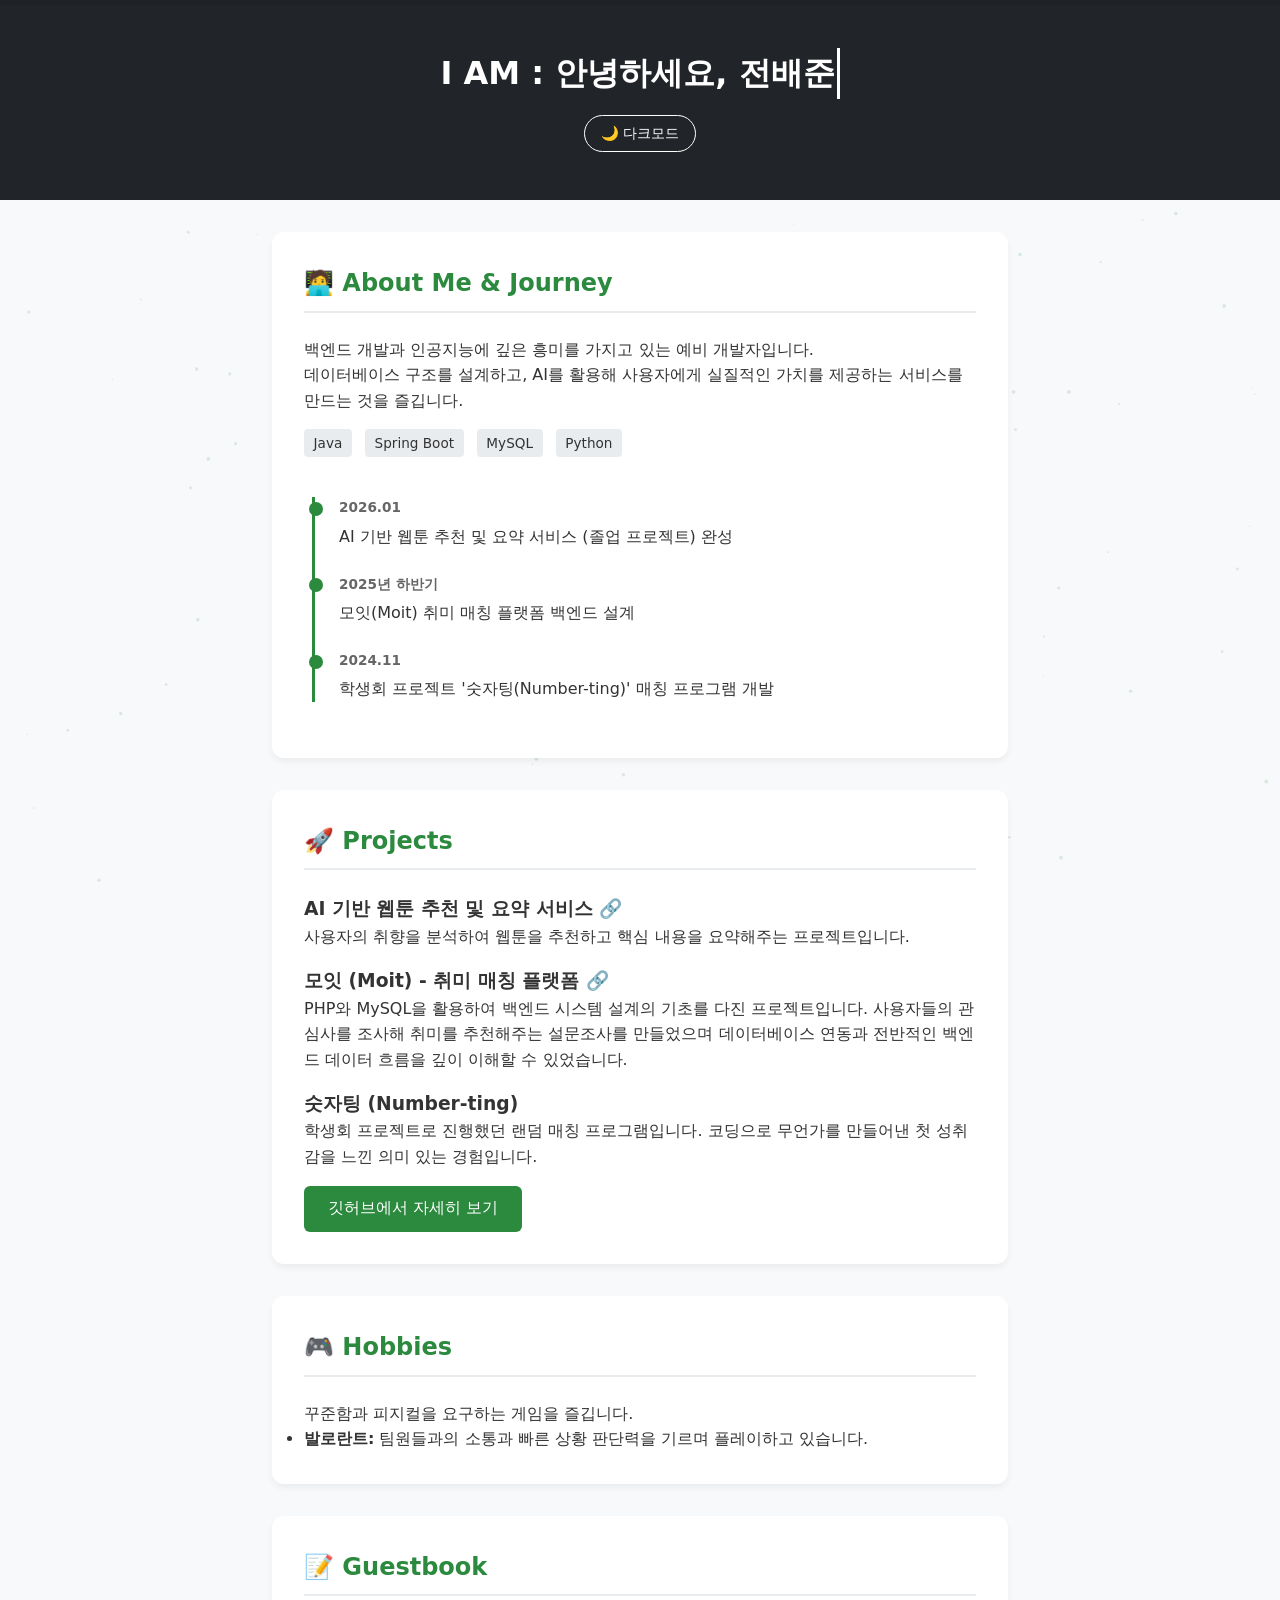
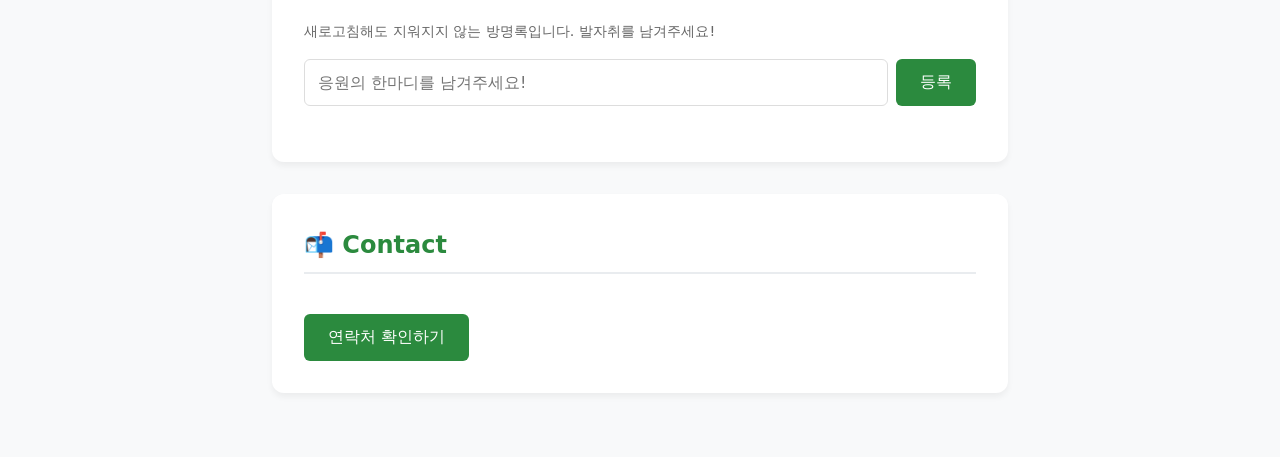
==== index.html @ ee863286 "다크모드 버그 수정" ====
<!DOCTYPE html>
<html lang="ko">
<head>
    <meta charset="UTF-8">
    <meta name="viewport" content="width=device-width, initial-scale=1.0">
    <title>I AM | 전배준 포트폴리오</title>
    <link rel="stylesheet" href="style.css">
</head>
<body>

    <!-- 배경 파티클 캔버스 추가 -->
    <canvas id="bg-canvas"></canvas>

    <!-- 스크롤 진행률 바 -->
    <div class="progress-container">
        <div class="progress-bar" id="myBar"></div>
    </div>

    <header>
        <!-- 애니메이션: 타이핑 효과 적용 -->
        <h1><span id="typing-text"></span><span class="cursor">&nbsp;</span></h1>
        <button id="themeToggle" class="theme-btn">🌙 다크모드</button>
    </header>

    <div class="container">
        <!-- 1. 자기소개 & 타임라인 섹션 -->
        <section id="about">
            <h2>🧑‍💻 About Me & Journey</h2>
            <p>백엔드 개발과 인공지능에 깊은 흥미를 가지고 있는 예비 개발자입니다.</p>
            <p>데이터베이스 구조를 설계하고, AI를 활용해 사용자에게 실질적인 가치를 제공하는 서비스를 만드는 것을 즐깁니다.</p>
            
            <div style="margin-top: 1rem; margin-bottom: 2rem;">
                <span class="tag">Java</span>
                <span class="tag">Spring Boot</span>
                <span class="tag">MySQL</span>
                <span class="tag">Python</span>
            </div>

            <div class="timeline">
                <div class="timeline-item">
                    <div class="timeline-date">2026.01</div>
                    <div>AI 기반 웹툰 추천 및 요약 서비스 (졸업 프로젝트) 완성</div>
                </div>
                <div class="timeline-item">
                    <div class="timeline-date">2025년 하반기</div>
                    <div>모잇(Moit) 취미 매칭 플랫폼 백엔드 설계</div>
                </div>
                <div class="timeline-item">
                    <div class="timeline-date">2024.11</div>
                    <div>학생회 프로젝트 '숫자팅(Number-ting)' 매칭 프로그램 개발</div>
                </div>
            </div>
        </section>

        <!-- 2. 프로젝트 섹션 -->
        <section id="projects">
            <h2>🚀 Projects</h2>
            
            <h3><a href="webtoon.html" class="title-link">AI 기반 웹툰 추천 및 요약 서비스 🔗</a></h3>
            <p>사용자의 취향을 분석하여 웹툰을 추천하고 핵심 내용을 요약해주는 프로젝트입니다.</p>
            
            <h3><a href="moit.html" class="title-link">모잇 (Moit) - 취미 매칭 플랫폼 🔗</a></h3>
            <p>PHP와 MySQL을 활용하여 백엔드 시스템 설계의 기초를 다진 프로젝트입니다. 사용자들의 관심사를 조사해 취미를 추천해주는 설문조사를 만들었으며 데이터베이스 연동과 전반적인 백엔드 데이터 흐름을 깊이 이해할 수 있었습니다.</p>
            
            <h3>숫자팅 (Number-ting)</h3>
            <p>학생회 프로젝트로 진행했던 랜덤 매칭 프로그램입니다. 코딩으로 무언가를 만들어낸 첫 성취감을 느낀 의미 있는 경험입니다.</p>
            
            <button class="btn" id="githubBtn">깃허브에서 자세히 보기</button>
        </section>

        <!-- 3. 취미 섹션 -->
        <section id="hobbies">
            <h2>🎮 Hobbies</h2>
            <p>꾸준함과 피지컬을 요구하는 게임을 즐깁니다.</p>
            <ul>
                <li><strong>발로란트:</strong> 팀원들과의 소통과 빠른 상황 판단력을 기르며 플레이하고 있습니다.</li>
            </ul>
        </section>

        <!-- 4. 방명록 -->
        <section id="guestbook">
            <h2>📝 Guestbook</h2>
            <p style="margin-bottom: 1rem; font-size: 0.9rem; color: #666;">새로고침해도 지워지지 않는 방명록입니다. 발자취를 남겨주세요!</p>
            
            <div class="guestbook-form">
                <input type="text" id="guestbookInput" class="guestbook-input" placeholder="응원의 한마디를 남겨주세요!">
                <button class="btn" id="guestbookBtn" style="margin-top: 0;">등록</button>
            </div>
            
            <ul class="guestbook-list" id="guestbookList"></ul>
        </section>

        <!-- 5. 연락처 섹션 -->
        <section id="contact">
            <h2>📬 Contact</h2>
            <button class="btn" id="contactBtn">연락처 확인하기</button>
        </section>
    </div>

    <!-- 스크립트 -->
    <script>
        // 1. 헤더 타이핑 애니메이션
        const typingText = "I AM : 안녕하세요, 전배준입니다.";
        const typingElement = document.getElementById('typing-text');
        let charIndex = 0;

        function typeWriter() {
            if (charIndex < typingText.length) {
                typingElement.textContent += typingText.charAt(charIndex);
                charIndex++;
                setTimeout(typeWriter, 100); 
            }
        }
        window.onload = typeWriter;

      // 2. 다크모드 / 라이트모드 전환 (localStorage 연동 적용)
        const themeToggle = document.getElementById('themeToggle');

        // 페이지가 열릴 때, 이전에 다크모드를 켰던 기록이 있는지 확인!
        if (localStorage.getItem('myTheme') === 'dark') {
            document.body.classList.add('dark-mode');
            themeToggle.textContent = '☀️ 라이트모드';
        }

        // 버튼을 누를 때마다 기록 갱신하기
        themeToggle.addEventListener('click', () => {
            document.body.classList.toggle('dark-mode');
            
            if (document.body.classList.contains('dark-mode')) {
                themeToggle.textContent = '☀️ 라이트모드';
                localStorage.setItem('myTheme', 'dark'); // 다크모드 상태 저장
            } else {
                themeToggle.textContent = '🌙 다크모드';
                localStorage.setItem('myTheme', 'light'); // 라이트모드 상태 저장
            }
        });

        // 3. 스크롤 진행률 바
        window.onscroll = function() {
            let winScroll = document.body.scrollTop || document.documentElement.scrollTop;
            let height = document.documentElement.scrollHeight - document.documentElement.clientHeight;
            let scrolled = (winScroll / height) * 100;
            document.getElementById("myBar").style.width = scrolled + "%";
        };

        // 4. 외부 링크 및 알림창
        document.getElementById('githubBtn').addEventListener('click', () => {
            window.open('https://github.com/jeonark123', '_blank');
        });
        document.getElementById('contactBtn').addEventListener('click', () => {
            alert('이메일: jeonark123@gmail.com\n연락주시면 감사하겠습니다!');
        });

        // 5. 로컬 스토리지를 활용한 방명록
        const guestbookInput = document.getElementById('guestbookInput');
        const guestbookBtn = document.getElementById('guestbookBtn');
        const guestbookList = document.getElementById('guestbookList');

        function loadGuestbook() {
            const messages = JSON.parse(localStorage.getItem('myGuestbook')) || [];
            guestbookList.innerHTML = messages.map(msg => `<li>💬 ${msg}</li>`).join('');
        }

        guestbookBtn.addEventListener('click', () => {
            const msg = guestbookInput.value.trim();
            if (msg) {
                const messages = JSON.parse(localStorage.getItem('myGuestbook')) || [];
                messages.push(msg); 
                localStorage.setItem('myGuestbook', JSON.stringify(messages)); 
                guestbookInput.value = ''; 
                loadGuestbook(); 
            } else {
                alert('메시지를 입력해주세요!');
            }
        });

        guestbookInput.addEventListener('keypress', function (e) {
            if (e.key === 'Enter') {
                guestbookBtn.click();
            }
        });
        loadGuestbook();

        // 6. 은은한 배경 파티클 애니메이션
        const canvas = document.getElementById('bg-canvas');
        const ctx = canvas.getContext('2d');
        let particlesArray = [];

        function setCanvasSize() {
            canvas.width = window.innerWidth;
            canvas.height = window.innerHeight;
        }
        setCanvasSize();
        window.addEventListener('resize', () => {
            setCanvasSize();
            initParticles(); 
        });

        class Particle {
            constructor() {
                this.x = Math.random() * canvas.width;
                this.y = Math.random() * canvas.height;
                this.size = Math.random() * 1.5 + 0.5; 
                this.speedX = Math.random() * 0.4 - 0.2; 
                this.speedY = Math.random() * 0.4 - 0.2;
            }
            update() {
                this.x += this.speedX;
                this.y += this.speedY;
                if (this.x < 0) this.x = canvas.width;
                if (this.x > canvas.width) this.x = 0;
                if (this.y < 0) this.y = canvas.height;
                if (this.y > canvas.height) this.y = 0;
            }
            draw() {
                const isDarkMode = document.body.classList.contains('dark-mode');
                ctx.fillStyle = isDarkMode ? 'rgba(255, 255, 255, 0.15)' : 'rgba(43, 138, 62, 0.15)';
                ctx.beginPath();
                ctx.arc(this.x, this.y, this.size, 0, Math.PI * 2);
                ctx.fill();
            }
        }

        function initParticles() {
            particlesArray = [];
            let numberOfParticles = (canvas.width * canvas.height) / 9000; 
            for (let i = 0; i < numberOfParticles; i++) {
                particlesArray.push(new Particle());
            }
        }

        function animateParticles() {
            ctx.clearRect(0, 0, canvas.width, canvas.height); 
            for (let i = 0; i < particlesArray.length; i++) {
                particlesArray[i].update();
                particlesArray[i].draw();
            }
            requestAnimationFrame(animateParticles); 
        }

        initParticles();
        animateParticles();
    </script>
</body>
</html>
---- style.css ----
/* 기본 스타일 초기화 */
* {
    margin: 0;
    padding: 0;
    box-sizing: border-box;
    font-family: 'Pretendard', -apple-system, BlinkMacSystemFont, system-ui, Roboto, sans-serif;
}

body {
    background-color: #f8f9fa;
    color: #333;
    line-height: 1.6;
    transition: background-color 0.3s, color 0.3s;
}

/* ----------------------------------
   배경 파티클(점) 캔버스 스타일
   ---------------------------------- */
#bg-canvas {
    position: fixed;
    top: 0;
    left: 0;
    width: 100%;
    height: 100%;
    z-index: -1;
    pointer-events: none;
}

/* 상단 스크롤 진행률 바 */
.progress-container {
    position: fixed;
    top: 0;
    z-index: 1000;
    width: 100%;
    height: 5px;
    background: rgba(0,0,0,0.1);
}
.progress-bar {
    height: 5px;
    background: #2b8a3e;
    width: 0%;
    transition: width 0.1s;
}

/* 헤더 스타일 */
header {
    background-color: #212529;
    color: white;
    padding: 3rem 0;
    text-align: center;
    display: flex; 
    flex-direction: column;
    align-items: center;
    gap: 1rem;
}

/* 타이핑 효과 커서 애니메이션 */
.cursor {
    display: inline-block;
    width: 3px;
    background-color: white;
    animation: blink 1s step-end infinite;
    margin-left: 2px;
}
@keyframes blink {
    50% { opacity: 0; }
}

/* 다크모드 전환 버튼 스타일 */
.theme-btn {
    background: transparent;
    color: white;
    border: 1px solid white;
    padding: 0.5rem 1rem;
    border-radius: 20px;
    cursor: pointer;
    font-size: 0.9rem;
    transition: 0.3s;
}
.theme-btn:hover {
    background: white;
    color: #212529;
}

/* 메인 컨테이너 */
.container {
    max-width: 800px;
    margin: 0 auto;
    padding: 2rem;
}

/* 섹션 공통 스타일 */
section {
    background: white;
    padding: 2rem;
    border-radius: 12px;
    margin-bottom: 2rem;
    box-shadow: 0 4px 6px rgba(0,0,0,0.05);
    transition: transform 0.3s ease, box-shadow 0.3s ease, background-color 0.3s, color 0.3s;
}
section:hover {
    transform: translateY(-5px);
    box-shadow: 0 10px 20px rgba(0,0,0,0.1);
}

h2 {
    border-bottom: 2px solid #e9ecef;
    padding-bottom: 0.5rem;
    margin-bottom: 1.5rem;
    color: #2b8a3e;
    transition: color 0.3s, border-color 0.3s;
}

h3 {
    margin-top: 1rem;
}

/* 프로젝트 제목 링크 스타일 */
.title-link {
    text-decoration: none;
    color: inherit;
    transition: color 0.2s;
}
.title-link:hover {
    color: #2b8a3e;
}

/* 타임라인 디자인 */
.timeline {
    border-left: 3px solid #2b8a3e;
    padding-left: 1.5rem;
    margin-left: 0.5rem;
    margin-top: 1.5rem;
}
.timeline-item {
    margin-bottom: 1.5rem;
    position: relative;
}
.timeline-item::before {
    content: '';
    position: absolute;
    left: -1.9rem;
    top: 0.3rem;
    width: 14px;
    height: 14px;
    background: #2b8a3e;
    border-radius: 50%;
}
.timeline-date {
    font-size: 0.85rem;
    color: #666;
    margin-bottom: 0.3rem;
    font-weight: bold;
}

/* 버튼 및 태그 기본 스타일 */
.btn {
    background-color: #2b8a3e;
    color: white;
    border: none;
    padding: 0.8rem 1.5rem;
    border-radius: 6px;
    cursor: pointer;
    font-size: 1rem;
    transition: background 0.2s;
    margin-top: 1rem;
}
.btn:hover {
    background-color: #1e6c2f;
}
.tag {
    display: inline-block;
    background: #e9ecef;
    padding: 0.2rem 0.6rem;
    border-radius: 4px;
    font-size: 0.85rem;
    margin-right: 0.5rem;
    margin-bottom: 0.5rem;
    transition: background-color 0.3s, color 0.3s;
}

/* 방명록 기능 스타일 */
.guestbook-form {
    display: flex;
    gap: 0.5rem;
    margin-bottom: 1.5rem;
}
.guestbook-input {
    flex: 1;
    padding: 0.8rem;
    border: 1px solid #ddd;
    border-radius: 6px;
    outline: none;
    font-size: 1rem;
}
.guestbook-list {
    list-style: none;
}
.guestbook-list li {
    background: #f1f3f5;
    padding: 1rem;
    border-radius: 6px;
    margin-bottom: 0.5rem;
    font-size: 0.95rem;
    transition: background-color 0.3s;
}

/* ----------------------------------
   갤러리 전용 스타일 (웹툰, 모잇 페이지)
   ---------------------------------- */
.gallery-container {
    max-width: 1000px;
    margin: 0 auto;
    padding: 2rem;
}
.header-action {
    margin-bottom: 2rem;
}
.gallery-header {
    text-align: center;
    margin-bottom: 3rem;
}
.gallery-header h2 {
    border: none;
    font-size: 2rem;
    margin-bottom: 0.5rem;
}
.gallery-grid {
    display: grid;
    grid-template-columns: repeat(auto-fit, minmax(400px, 1fr));
    gap: 2rem;
}
.gallery-card {
    background: white;
    border-radius: 12px;
    overflow: hidden;
    box-shadow: 0 4px 6px rgba(0,0,0,0.1);
    transition: transform 0.3s ease, box-shadow 0.3s ease;
}
.gallery-card:hover {
    transform: translateY(-5px);
    box-shadow: 0 10px 20px rgba(0,0,0,0.15);
}
.gallery-card img {
    width: 100%;
    height: auto;
    display: block;
    border-bottom: 1px solid #eee;
}
.gallery-caption {
    padding: 1.5rem;
}
.gallery-caption h3 {
    margin-top: 0;
    color: #2b8a3e;
    font-size: 1.2rem;
}
.gallery-caption p {
    font-size: 0.95rem;
    color: #555;
    margin-top: 0.5rem;
    line-height: 1.5;
}

/* ----------------------------------
   다크모드 스타일 클래스 통합
   ---------------------------------- */
body.dark-mode {
    background-color: #121212;
    color: #e0e0e0;
}
body.dark-mode section, 
body.dark-mode .gallery-card {
    background-color: #1e1e1e;
    box-shadow: 0 4px 6px rgba(255,255,255,0.02);
}
body.dark-mode section:hover, 
body.dark-mode .gallery-card:hover {
    box-shadow: 0 10px 20px rgba(255,255,255,0.08);
}
body.dark-mode h2 {
    border-bottom-color: #333;
    color: #4dabf7;
}
body.dark-mode .title-link:hover {
    color: #4dabf7;
}
body.dark-mode .timeline {
    border-color: #4dabf7;
}
body.dark-mode .timeline-item::before {
    background: #4dabf7;
}
body.dark-mode .timeline-date, 
body.dark-mode .gallery-caption p {
    color: #aaa;
}
body.dark-mode .tag {
    background-color: #333;
    color: #e0e0e0;
}
body.dark-mode .btn {
    background-color: #4dabf7;
}
body.dark-mode .btn:hover {
    background-color: #3b8cd9;
}
body.dark-mode .progress-bar {
    background: #4dabf7;
}
body.dark-mode .guestbook-input {
    background: #333;
    color: white;
    border-color: #555;
}
body.dark-mode .guestbook-list li {
    background: #2a2a2a;
}
body.dark-mode .gallery-card img {
    border-bottom: 1px solid #333;
}
body.dark-mode .gallery-caption h3 {
    color: #4dabf7;
}

/* ----------------------------------
   모바일 반응형 완벽 대응
   ---------------------------------- */
@media (max-width: 600px) {
    .container {
        padding: 1rem;
    }
    section {
        padding: 1.5rem;
    }
    header h1 {
        font-size: 1.5rem;
    }
    .guestbook-form {
        flex-direction: column;
    }
    /* 갤러리 모바일 대응 */
    .gallery-container {
        padding: 1rem; 
    }
    .gallery-header h2 {
        font-size: 1.5rem; 
    }
    .gallery-grid {
        grid-template-columns: 1fr;
        gap: 1.5rem; 
    }
    .gallery-caption {
        padding: 1.2rem;
    }
}
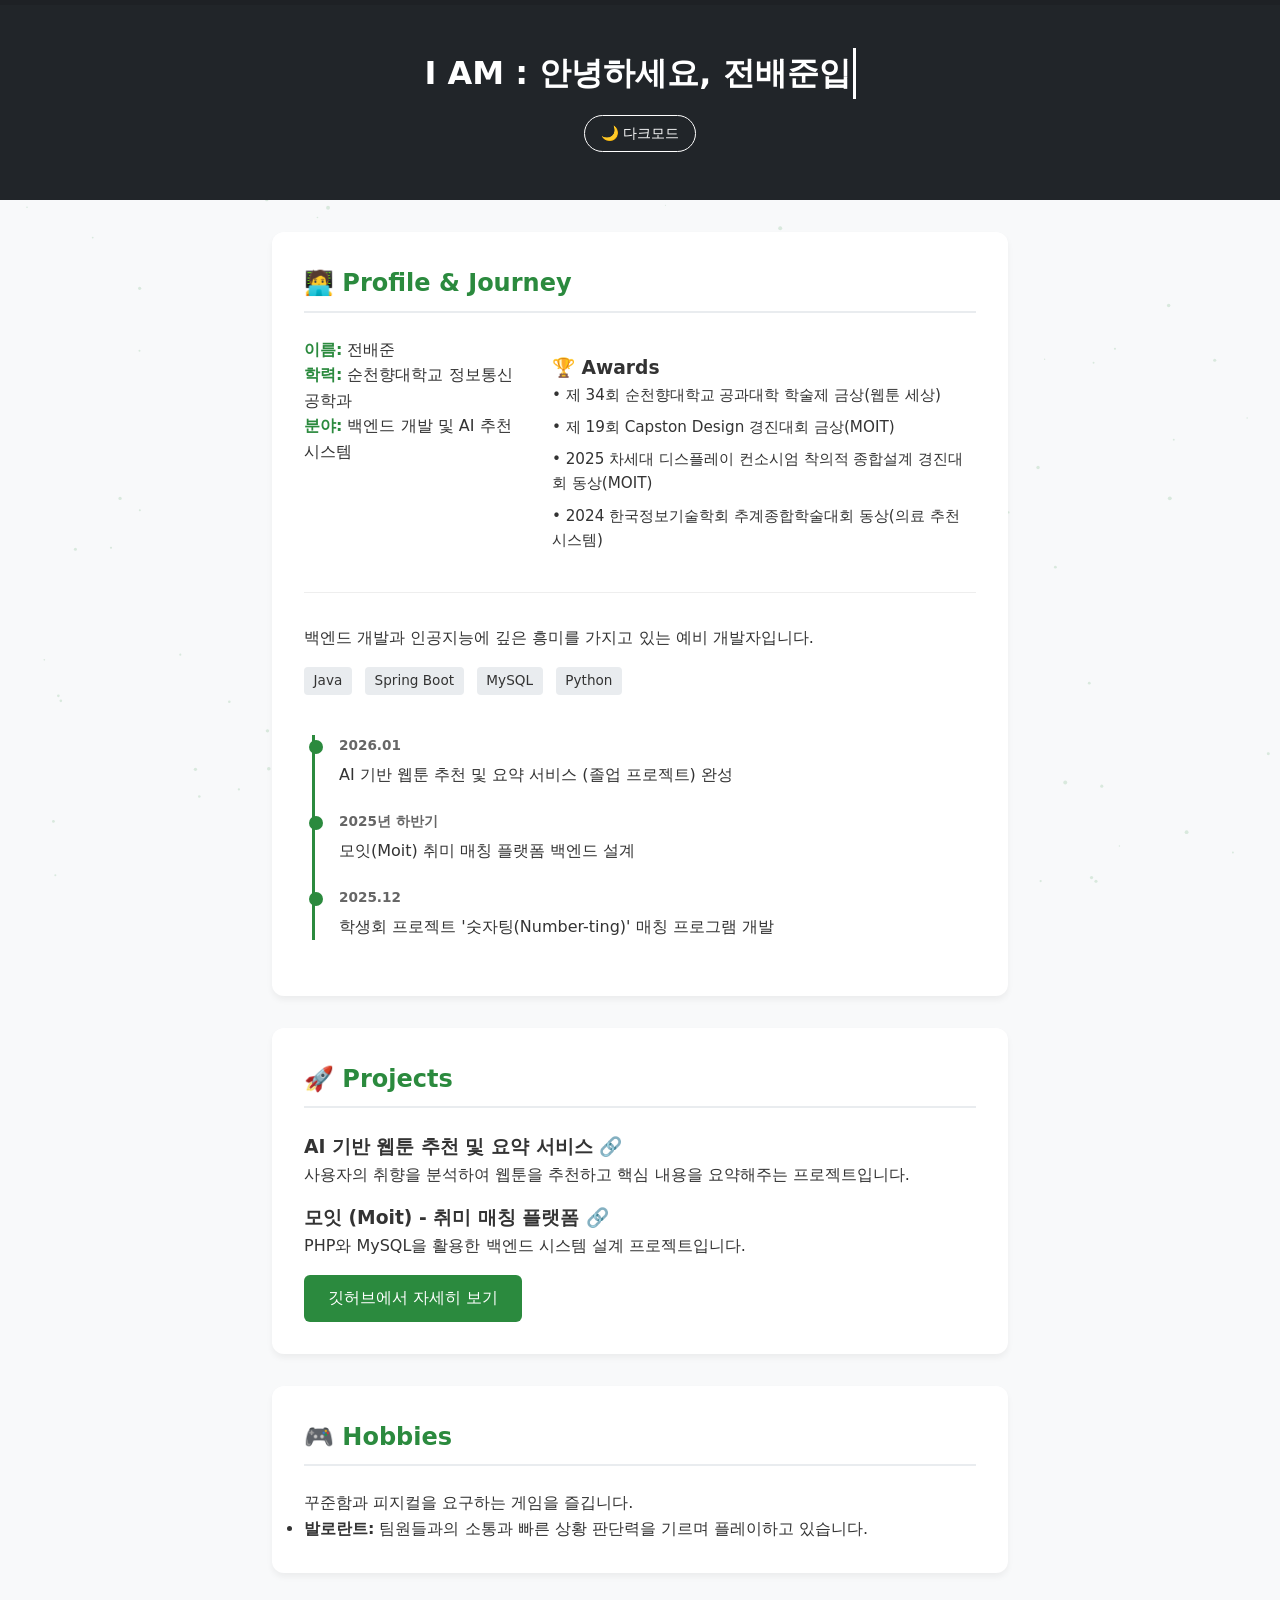
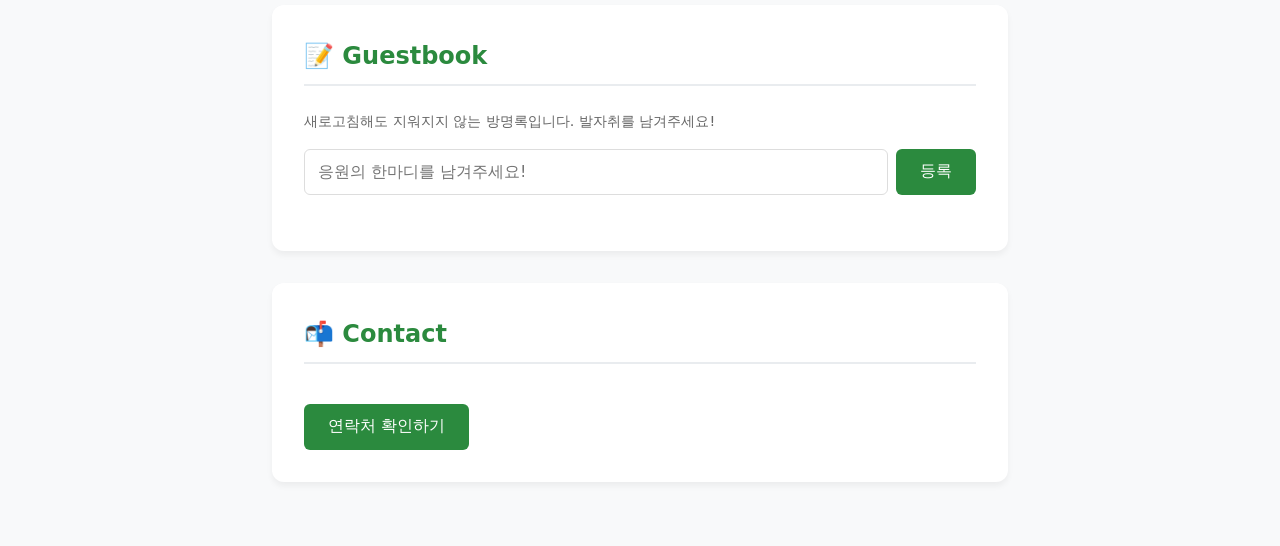
==== commit 9628e82e: "메인 페이지 내용 추가" ====
--- a/index.html
+++ b/index.html
@@ -8,27 +8,42 @@
 </head>
 <body>
 
-    <!-- 배경 파티클 캔버스 추가 -->
     <canvas id="bg-canvas"></canvas>
 
-    <!-- 스크롤 진행률 바 -->
     <div class="progress-container">
         <div class="progress-bar" id="myBar"></div>
     </div>
 
     <header>
-        <!-- 애니메이션: 타이핑 효과 적용 -->
         <h1><span id="typing-text"></span><span class="cursor">&nbsp;</span></h1>
         <button id="themeToggle" class="theme-btn">🌙 다크모드</button>
     </header>
 
     <div class="container">
-        <!-- 1. 자기소개 & 타임라인 섹션 -->
+        <!-- Profile & Journey 섹션 -->
         <section id="about">
-            <h2>🧑‍💻 About Me & Journey</h2>
+            <h2>🧑‍💻 Profile & Journey</h2>
+            <div class="profile-grid">
+                <div class="profile-info">
+                    <p><strong>이름:</strong> 전배준</p>
+                    <p><strong>학력:</strong> 순천향대학교 정보통신공학과</p>
+                    <p><strong>분야:</strong> 백엔드 개발 및 AI 추천 시스템</p>
+                </div>
+                <div class="profile-awards">
+                    <h3>🏆 Awards</h3>
+                    <ul class="award-list">
+                        <!-- 실제 수상 내역을 입력하세요 -->
+                        <li>• 제 34회 순천향대학교 공과대학 학술제 금상(웹툰 세상)</li>
+                        <li>• 제 19회 Capston Design 경진대회 금상(MOIT)</li>
+                        <li>• 2025 차세대 디스플레이 컨소시엄 착의적 종합설계 경진대회 동상(MOIT)</li>
+                        <li>• 2024 한국정보기술학회 추계종합학술대회 동상(의료 추천 시스템)</li>
+                    </ul>
+                </div>
+            </div>
+            
+            <hr style="margin: 2rem 0; border: 0; border-top: 1px solid #eee;">
+            
             <p>백엔드 개발과 인공지능에 깊은 흥미를 가지고 있는 예비 개발자입니다.</p>
-            <p>데이터베이스 구조를 설계하고, AI를 활용해 사용자에게 실질적인 가치를 제공하는 서비스를 만드는 것을 즐깁니다.</p>
-            
             <div style="margin-top: 1rem; margin-bottom: 2rem;">
                 <span class="tag">Java</span>
                 <span class="tag">Spring Boot</span>
@@ -46,25 +61,18 @@
                     <div>모잇(Moit) 취미 매칭 플랫폼 백엔드 설계</div>
                 </div>
                 <div class="timeline-item">
-                    <div class="timeline-date">2024.11</div>
+                    <div class="timeline-date">2025.12</div>
                     <div>학생회 프로젝트 '숫자팅(Number-ting)' 매칭 프로그램 개발</div>
                 </div>
             </div>
         </section>
 
-        <!-- 2. 프로젝트 섹션 -->
         <section id="projects">
             <h2>🚀 Projects</h2>
-            
             <h3><a href="webtoon.html" class="title-link">AI 기반 웹툰 추천 및 요약 서비스 🔗</a></h3>
             <p>사용자의 취향을 분석하여 웹툰을 추천하고 핵심 내용을 요약해주는 프로젝트입니다.</p>
-            
             <h3><a href="moit.html" class="title-link">모잇 (Moit) - 취미 매칭 플랫폼 🔗</a></h3>
-            <p>PHP와 MySQL을 활용하여 백엔드 시스템 설계의 기초를 다진 프로젝트입니다. 사용자들의 관심사를 조사해 취미를 추천해주는 설문조사를 만들었으며 데이터베이스 연동과 전반적인 백엔드 데이터 흐름을 깊이 이해할 수 있었습니다.</p>
-            
-            <h3>숫자팅 (Number-ting)</h3>
-            <p>학생회 프로젝트로 진행했던 랜덤 매칭 프로그램입니다. 코딩으로 무언가를 만들어낸 첫 성취감을 느낀 의미 있는 경험입니다.</p>
-            
+            <p>PHP와 MySQL을 활용한 백엔드 시스템 설계 프로젝트입니다.</p>
             <button class="btn" id="githubBtn">깃허브에서 자세히 보기</button>
         </section>
 
--- a/style.css
+++ b/style.css
@@ -353,4 +353,41 @@
     .gallery-caption {
         padding: 1.2rem;
     }
+}
+
+/* ----------------------------------
+   추가된 프로필 & 수상내역 스타일
+   ---------------------------------- */
+
+.profile-grid {
+    display: flex;
+    gap: 2rem;
+    margin-bottom: 1rem;
+}
+
+.profile-info strong {
+    color: #2b8a3e;
+}
+
+.award-list {
+    list-style: none;
+    padding: 0;
+}
+
+.award-list li {
+    margin-bottom: 0.5rem;
+    font-size: 0.95rem;
+}
+
+/* 다크모드 대응 */
+body.dark-mode .profile-info strong {
+    color: #4dabf7;
+}
+
+/* 모바일 화면 대응 (가로가 좁아지면 세로로 배치) */
+@media (max-width: 600px) {
+    .profile-grid {
+        flex-direction: column;
+        gap: 1rem;
+    }
 }
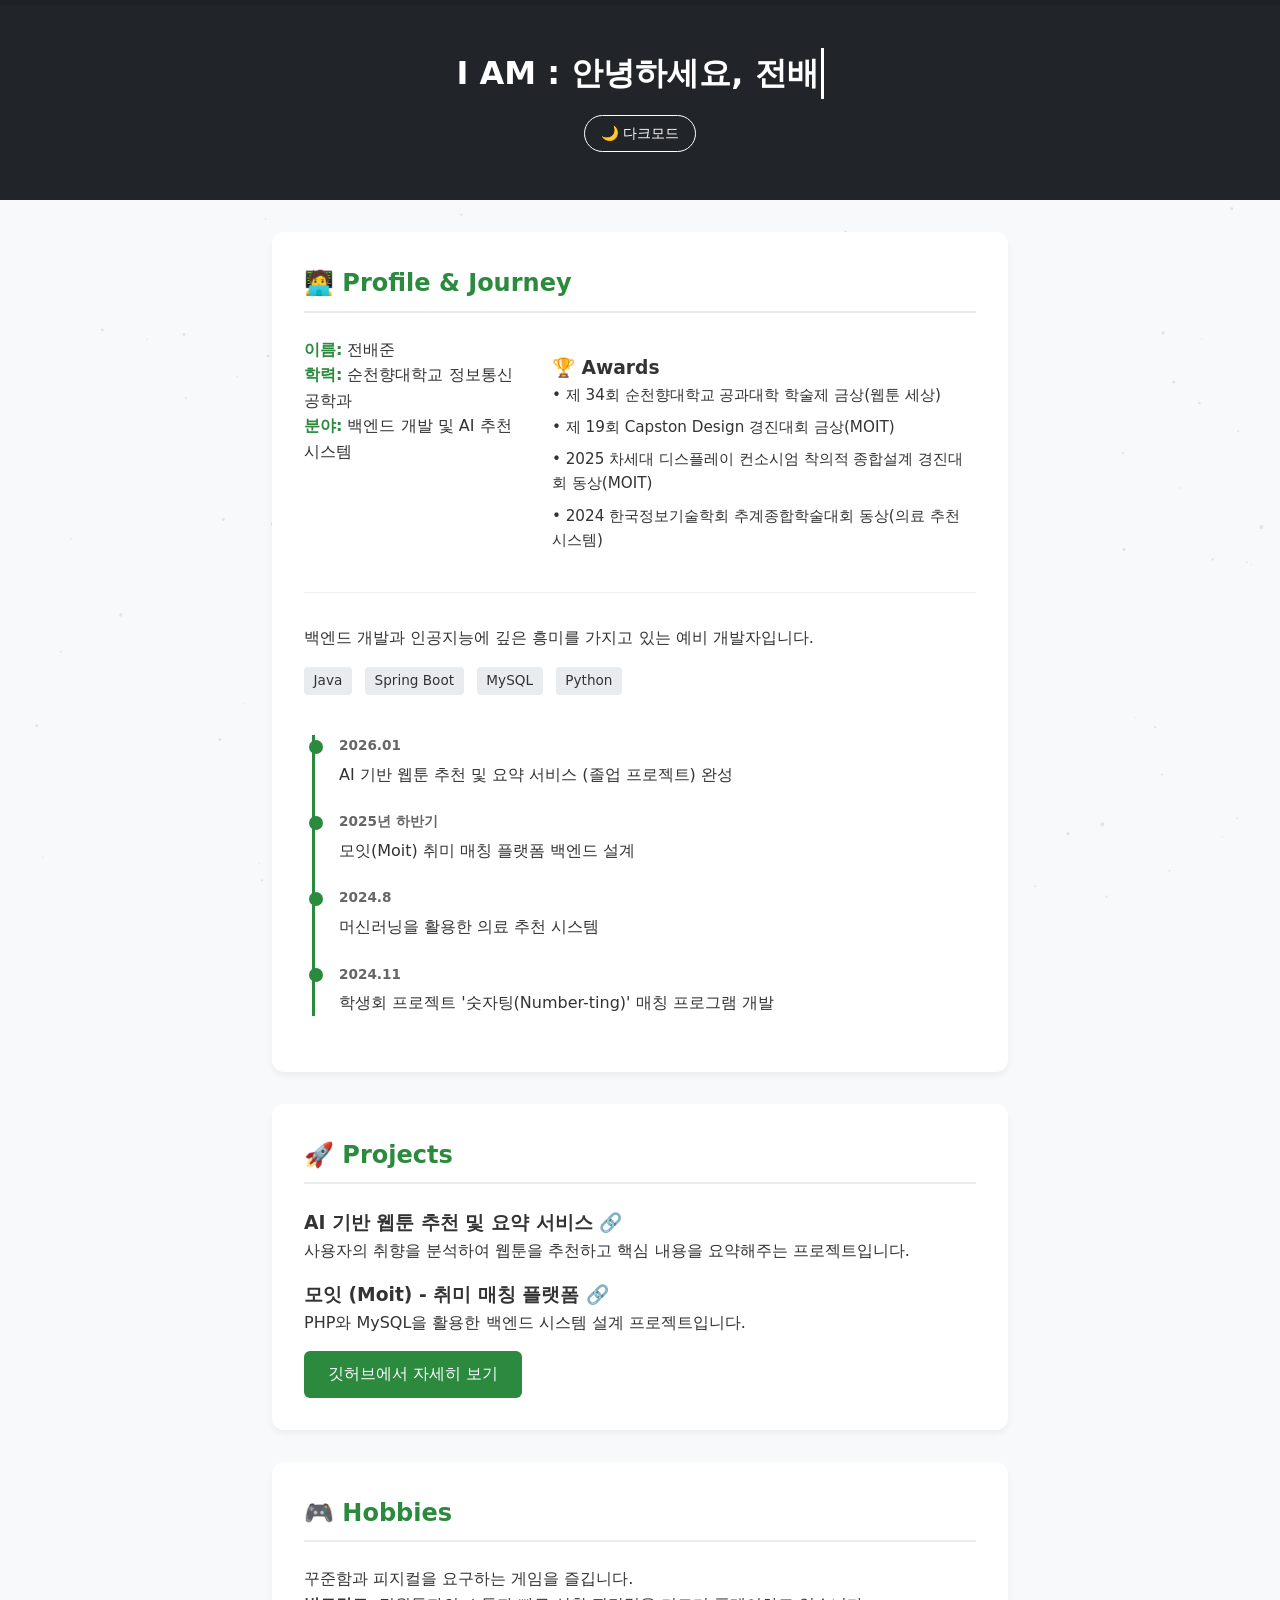
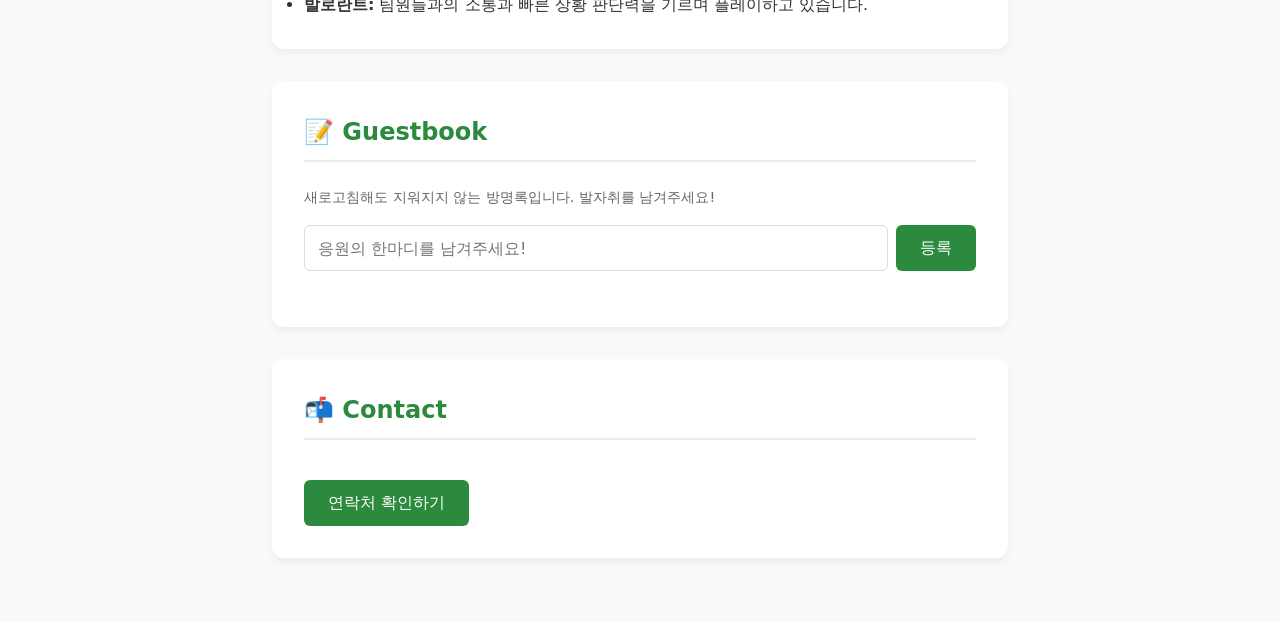
==== commit 06f7bca7: "내용 수정" ====
--- a/index.html
+++ b/index.html
@@ -61,7 +61,12 @@
                     <div>모잇(Moit) 취미 매칭 플랫폼 백엔드 설계</div>
                 </div>
                 <div class="timeline-item">
-                    <div class="timeline-date">2025.12</div>
+                    <div class="timeline-date">2024.8
+                    </div>
+                    <div>머신러닝을 활용한 의료 추천 시스템</div>
+                </div>
+                <div class="timeline-item">
+                    <div class="timeline-date">2024.11</div>
                     <div>학생회 프로젝트 '숫자팅(Number-ting)' 매칭 프로그램 개발</div>
                 </div>
             </div>
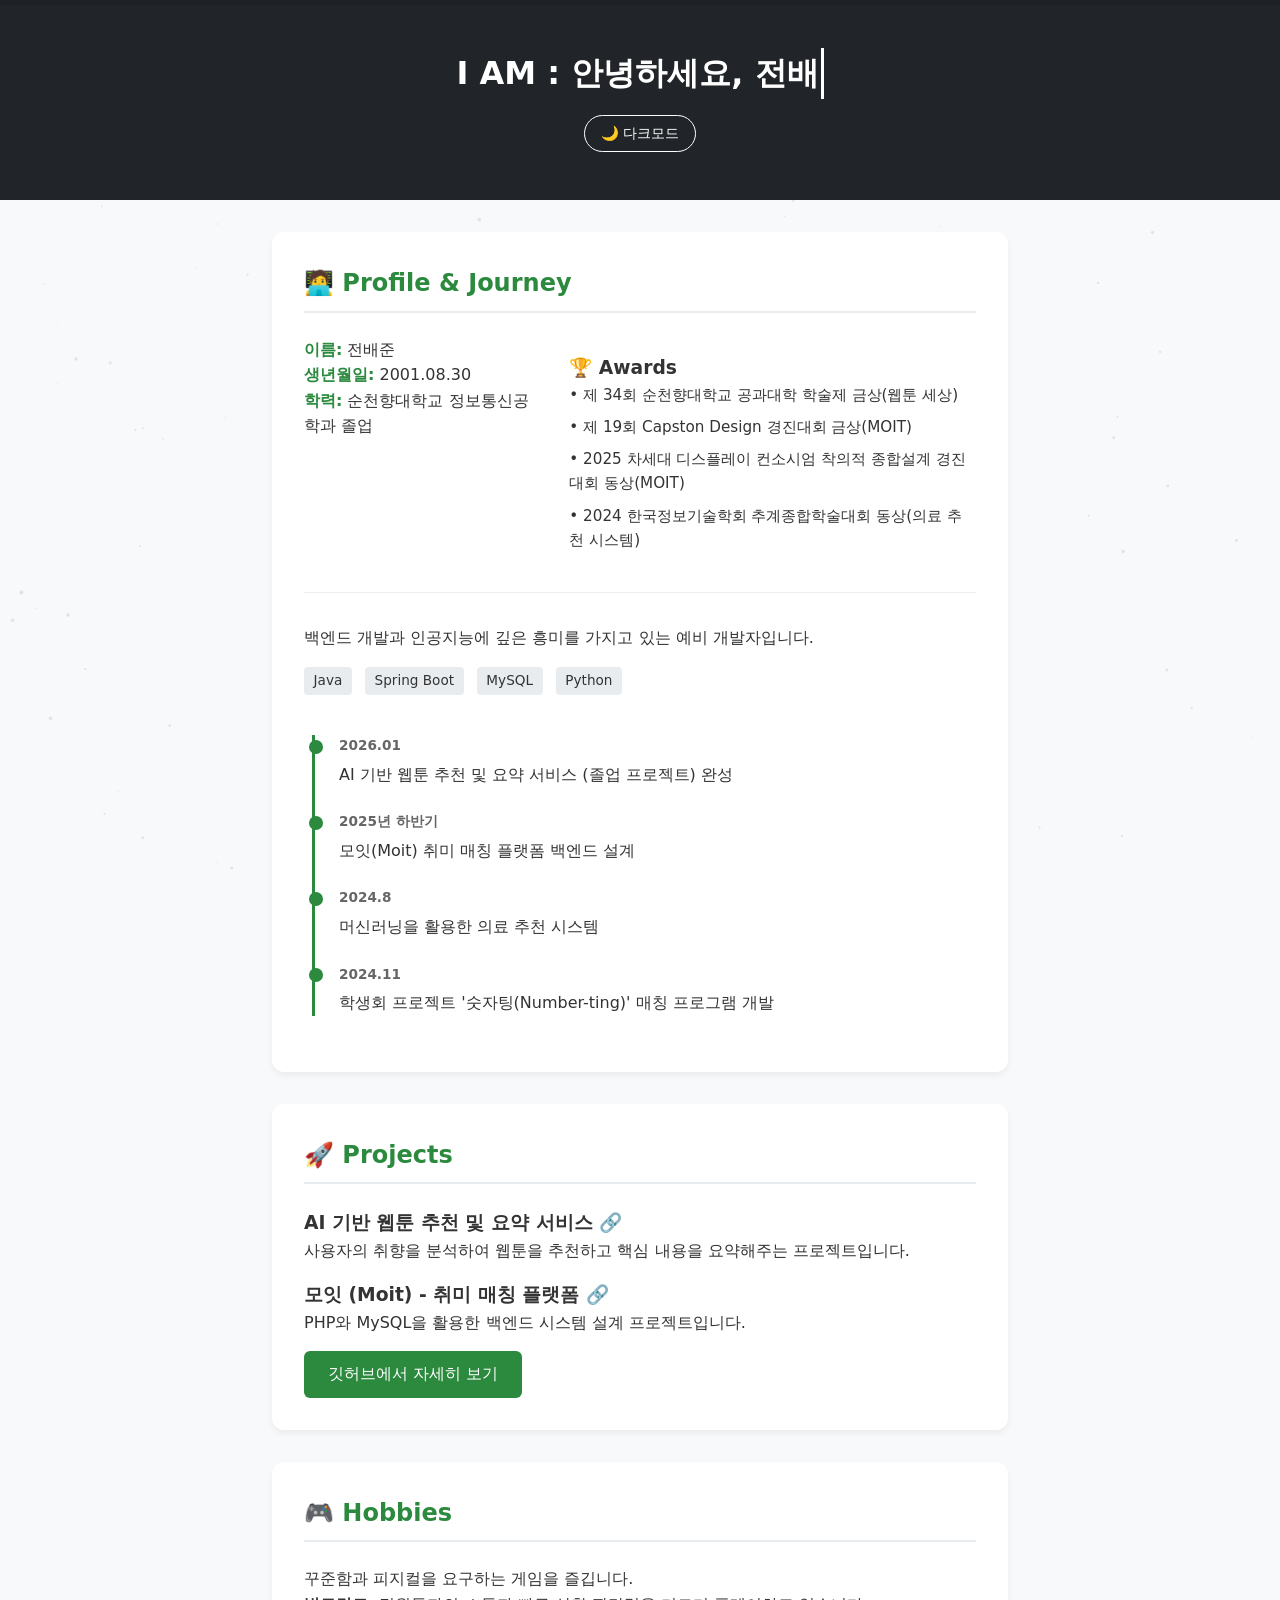
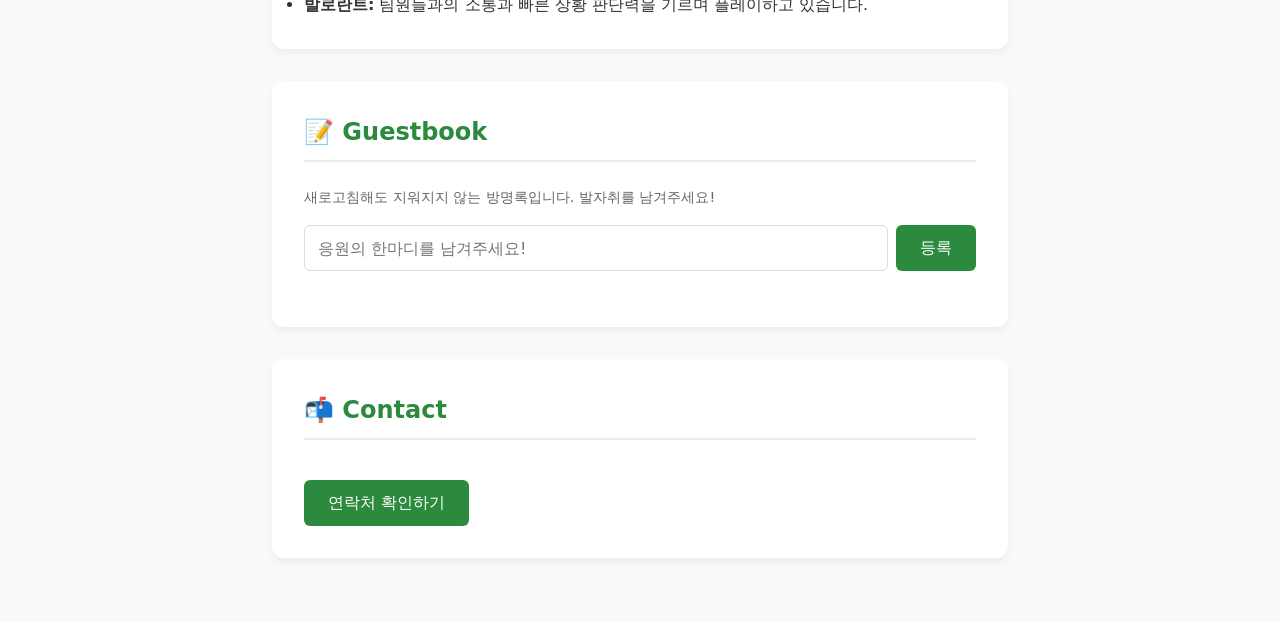
==== commit c75d877a: "내용 수정" ====
--- a/index.html
+++ b/index.html
@@ -26,8 +26,8 @@
             <div class="profile-grid">
                 <div class="profile-info">
                     <p><strong>이름:</strong> 전배준</p>
-                    <p><strong>학력:</strong> 순천향대학교 정보통신공학과</p>
-                    <p><strong>분야:</strong> 백엔드 개발 및 AI 추천 시스템</p>
+                    <p><strong>생년월일:</strong> 2001.08.30</p>
+                    <p><strong>학력:</strong> 순천향대학교 정보통신공학과 졸업</p>
                 </div>
                 <div class="profile-awards">
                     <h3>🏆 Awards</h3>
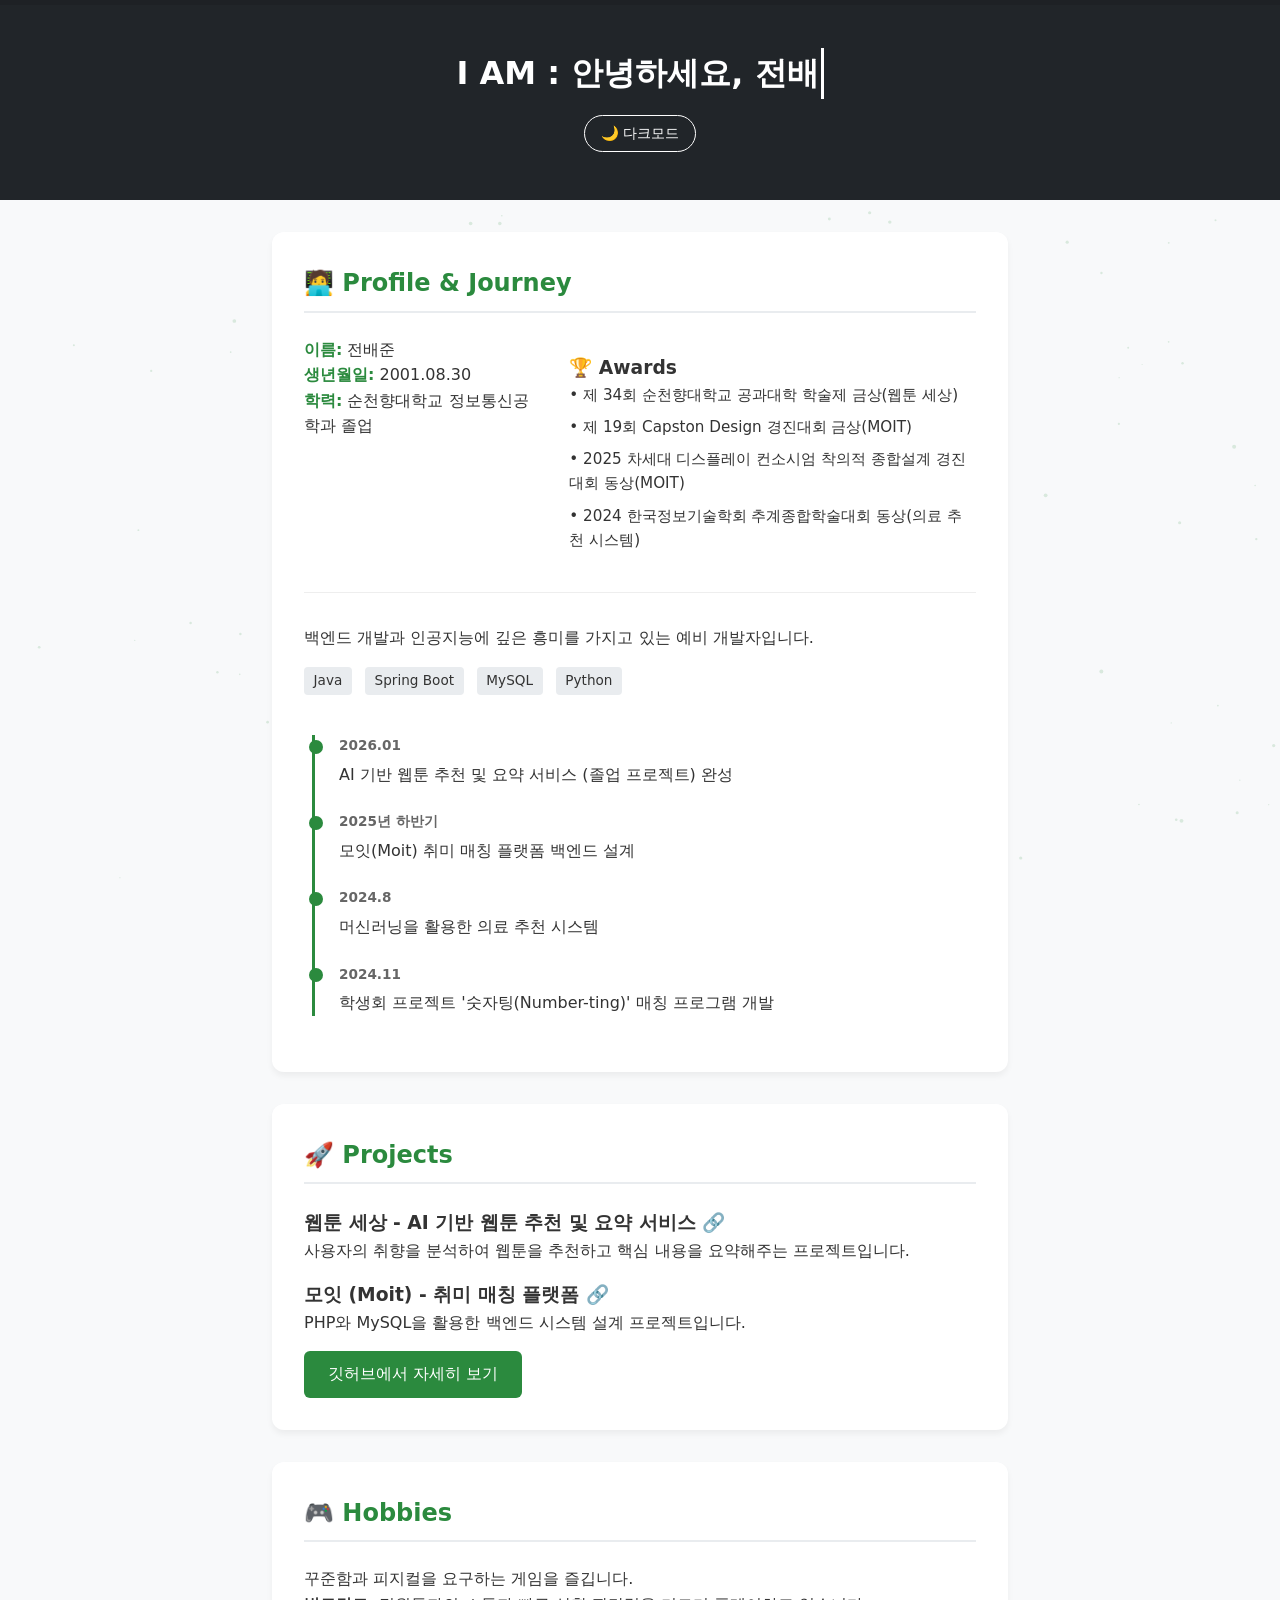
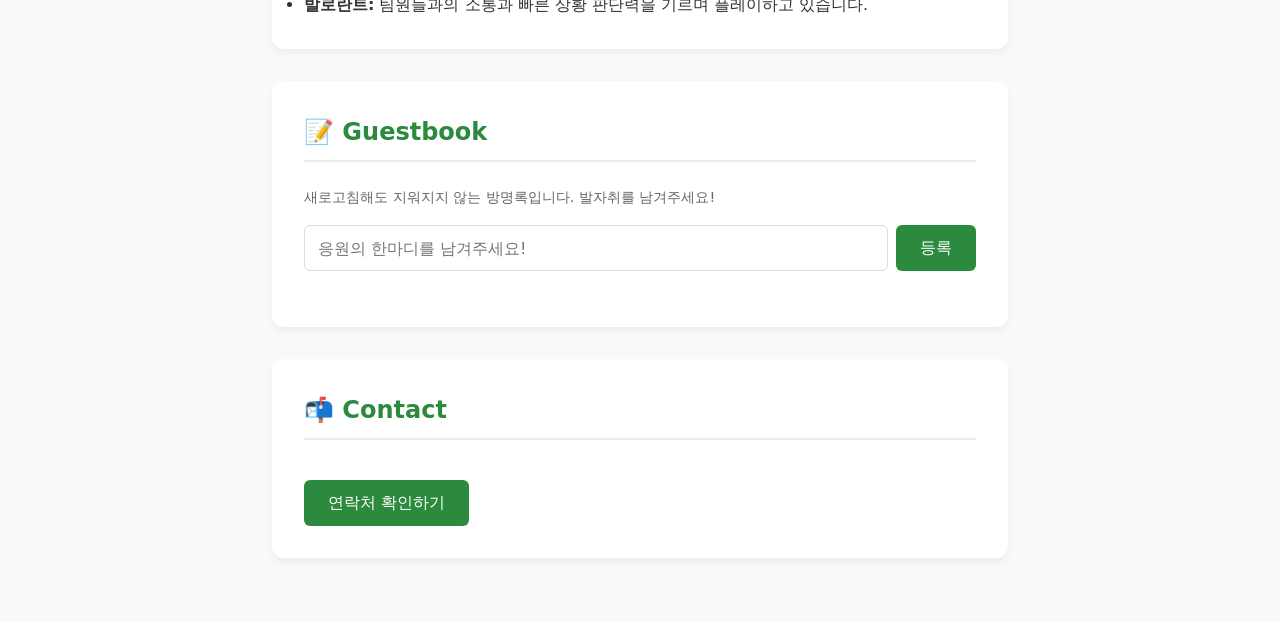
==== commit a14fcf61: "내용수정" ====
--- a/index.html
+++ b/index.html
@@ -74,7 +74,7 @@
 
         <section id="projects">
             <h2>🚀 Projects</h2>
-            <h3><a href="webtoon.html" class="title-link">AI 기반 웹툰 추천 및 요약 서비스 🔗</a></h3>
+            <h3><a href="webtoon.html" class="title-link">웹툰 세상 - AI 기반 웹툰 추천 및 요약 서비스 🔗</a></h3>
             <p>사용자의 취향을 분석하여 웹툰을 추천하고 핵심 내용을 요약해주는 프로젝트입니다.</p>
             <h3><a href="moit.html" class="title-link">모잇 (Moit) - 취미 매칭 플랫폼 🔗</a></h3>
             <p>PHP와 MySQL을 활용한 백엔드 시스템 설계 프로젝트입니다.</p>
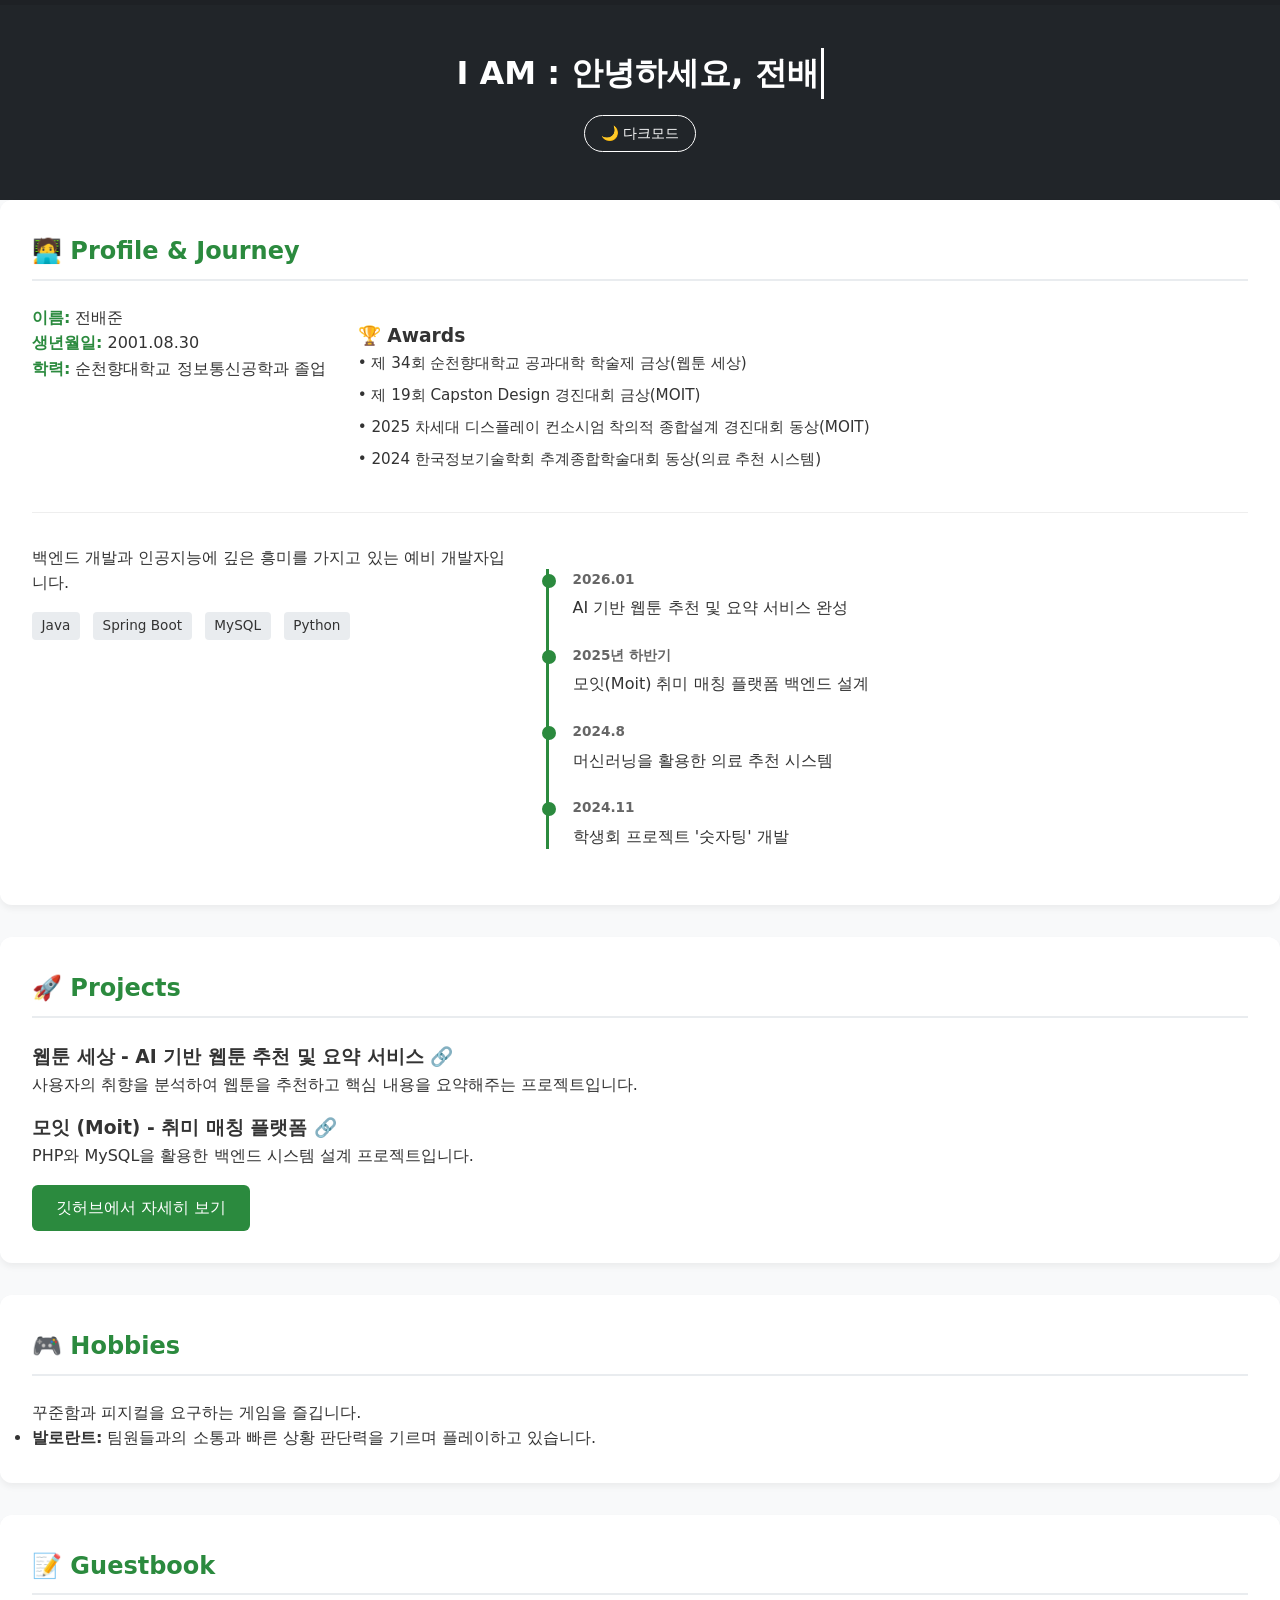
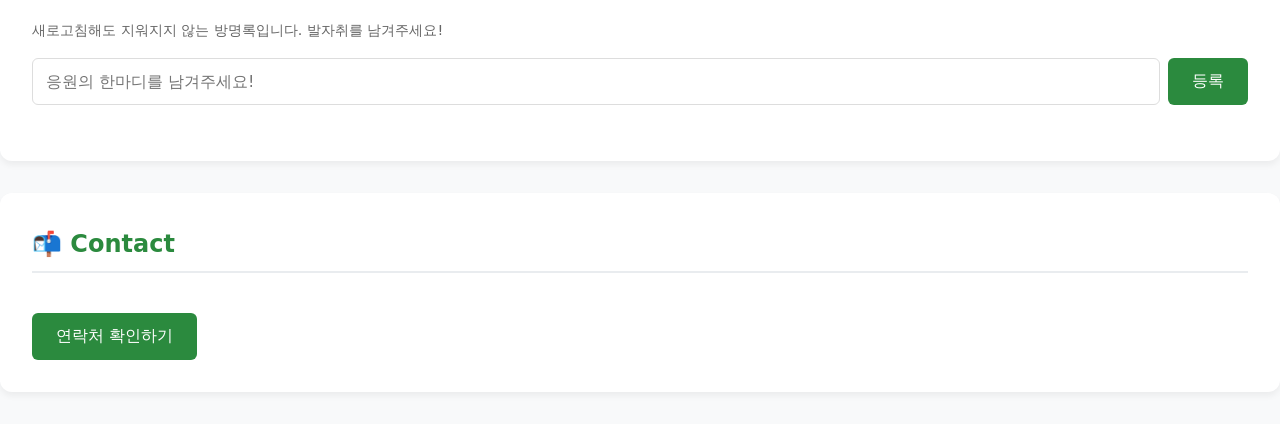
==== commit 0d75312d: "2단 배치 스타일로 변경" ====
--- a/index.html
+++ b/index.html
@@ -19,11 +19,10 @@
         <button id="themeToggle" class="theme-btn">🌙 다크모드</button>
     </header>
 
-    <div class="container">
-        <!-- Profile & Journey 섹션 -->
-        <section id="about">
+    <section id="about">
             <h2>🧑‍💻 Profile & Journey</h2>
             <div class="profile-grid">
+                <!-- 위쪽 영역: 기존 프로필 & 수상 -->
                 <div class="profile-info">
                     <p><strong>이름:</strong> 전배준</p>
                     <p><strong>생년월일:</strong> 2001.08.30</p>
@@ -32,7 +31,6 @@
                 <div class="profile-awards">
                     <h3>🏆 Awards</h3>
                     <ul class="award-list">
-                        <!-- 실제 수상 내역을 입력하세요 -->
                         <li>• 제 34회 순천향대학교 공과대학 학술제 금상(웹툰 세상)</li>
                         <li>• 제 19회 Capston Design 경진대회 금상(MOIT)</li>
                         <li>• 2025 차세대 디스플레이 컨소시엄 착의적 종합설계 경진대회 동상(MOIT)</li>
@@ -43,31 +41,26 @@
             
             <hr style="margin: 2rem 0; border: 0; border-top: 1px solid #eee;">
             
-            <p>백엔드 개발과 인공지능에 깊은 흥미를 가지고 있는 예비 개발자입니다.</p>
-            <div style="margin-top: 1rem; margin-bottom: 2rem;">
-                <span class="tag">Java</span>
-                <span class="tag">Spring Boot</span>
-                <span class="tag">MySQL</span>
-                <span class="tag">Python</span>
-            </div>
-
-            <div class="timeline">
-                <div class="timeline-item">
-                    <div class="timeline-date">2026.01</div>
-                    <div>AI 기반 웹툰 추천 및 요약 서비스 (졸업 프로젝트) 완성</div>
-                </div>
-                <div class="timeline-item">
-                    <div class="timeline-date">2025년 하반기</div>
-                    <div>모잇(Moit) 취미 매칭 플랫폼 백엔드 설계</div>
-                </div>
-                <div class="timeline-item">
-                    <div class="timeline-date">2024.8
+            <!-- 아래쪽 영역: 2단 레이아웃 시작 -->
+            <div class="journey-container">
+                <!-- 왼쪽: 소개글 및 기술 -->
+                <div class="journey-left">
+                    <p>백엔드 개발과 인공지능에 깊은 흥미를 가지고 있는 예비 개발자입니다.</p>
+                    <div style="margin-top: 1rem;">
+                        <span class="tag">Java</span>
+                        <span class="tag">Spring Boot</span>
+                        <span class="tag">MySQL</span>
+                        <span class="tag">Python</span>
                     </div>
-                    <div>머신러닝을 활용한 의료 추천 시스템</div>
-                </div>
-                <div class="timeline-item">
-                    <div class="timeline-date">2024.11</div>
-                    <div>학생회 프로젝트 '숫자팅(Number-ting)' 매칭 프로그램 개발</div>
+                </div>
+                <!-- 오른쪽: 타임라인 -->
+                <div class="journey-right">
+                    <div class="timeline">
+                        <div class="timeline-item"><div class="timeline-date">2026.01</div><div>AI 기반 웹툰 추천 및 요약 서비스 완성</div></div>
+                        <div class="timeline-item"><div class="timeline-date">2025년 하반기</div><div>모잇(Moit) 취미 매칭 플랫폼 백엔드 설계</div></div>
+                        <div class="timeline-item"><div class="timeline-date">2024.8</div><div>머신러닝을 활용한 의료 추천 시스템</div></div>
+                        <div class="timeline-item"><div class="timeline-date">2024.11</div><div>학생회 프로젝트 '숫자팅' 개발</div></div>
+                    </div>
                 </div>
             </div>
         </section>
--- a/style.css
+++ b/style.css
@@ -390,4 +390,23 @@
         flex-direction: column;
         gap: 1rem;
     }
+}
+
+/* 2단 레이아웃 스타일 */
+.journey-container {
+    display: flex;
+    gap: 2rem;
+}
+.journey-left {
+    flex: 1;
+}
+.journey-right {
+    flex: 1.5; /* 타임라인이 조금 더 길어서 비중을 높임 */
+}
+
+/* 모바일일 때는 다시 1단으로(위아래로) 변경 */
+@media (max-width: 768px) {
+    .journey-container {
+        flex-direction: column;
+    }
 }
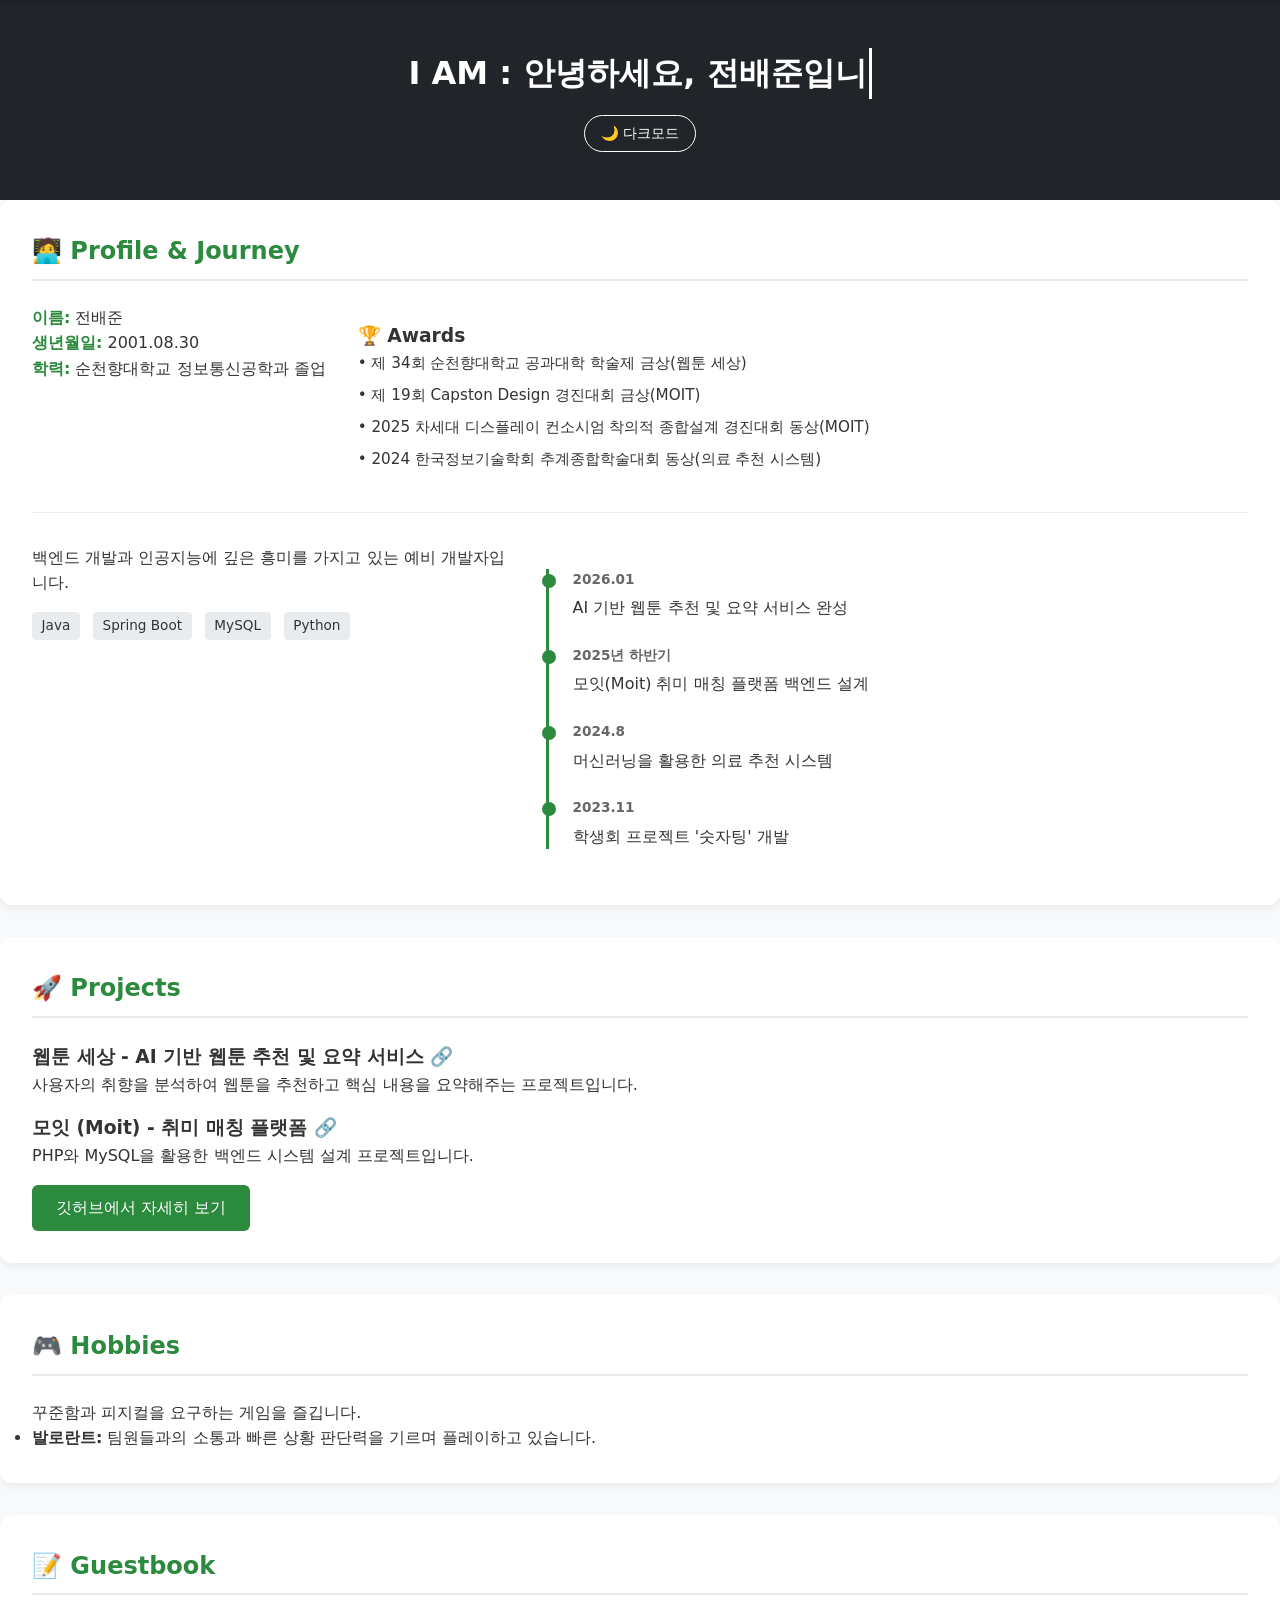
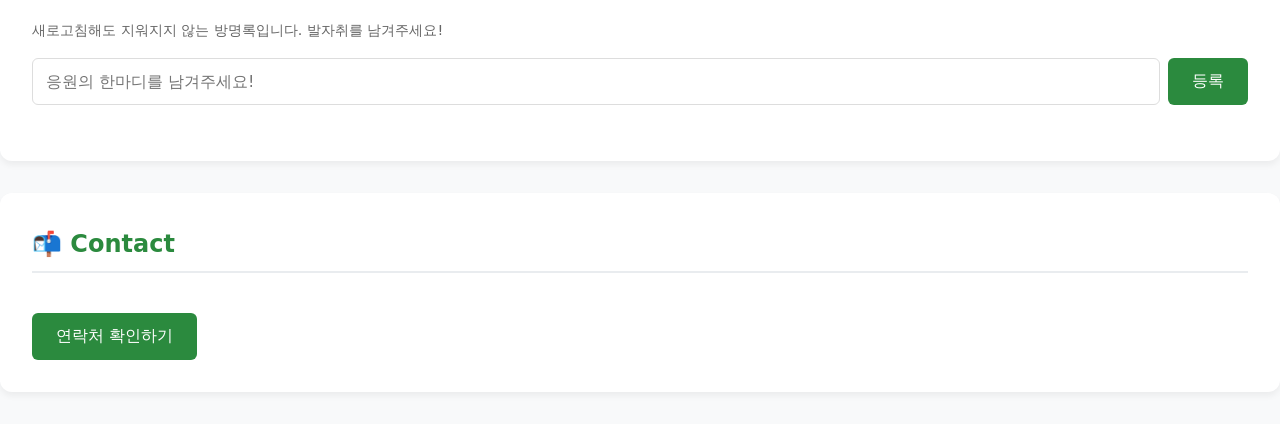
==== commit c42f138f: "내용 수정" ====
--- a/index.html
+++ b/index.html
@@ -59,7 +59,7 @@
                         <div class="timeline-item"><div class="timeline-date">2026.01</div><div>AI 기반 웹툰 추천 및 요약 서비스 완성</div></div>
                         <div class="timeline-item"><div class="timeline-date">2025년 하반기</div><div>모잇(Moit) 취미 매칭 플랫폼 백엔드 설계</div></div>
                         <div class="timeline-item"><div class="timeline-date">2024.8</div><div>머신러닝을 활용한 의료 추천 시스템</div></div>
-                        <div class="timeline-item"><div class="timeline-date">2024.11</div><div>학생회 프로젝트 '숫자팅' 개발</div></div>
+                        <div class="timeline-item"><div class="timeline-date">2023.11</div><div>학생회 프로젝트 '숫자팅' 개발</div></div>
                     </div>
                 </div>
             </div>
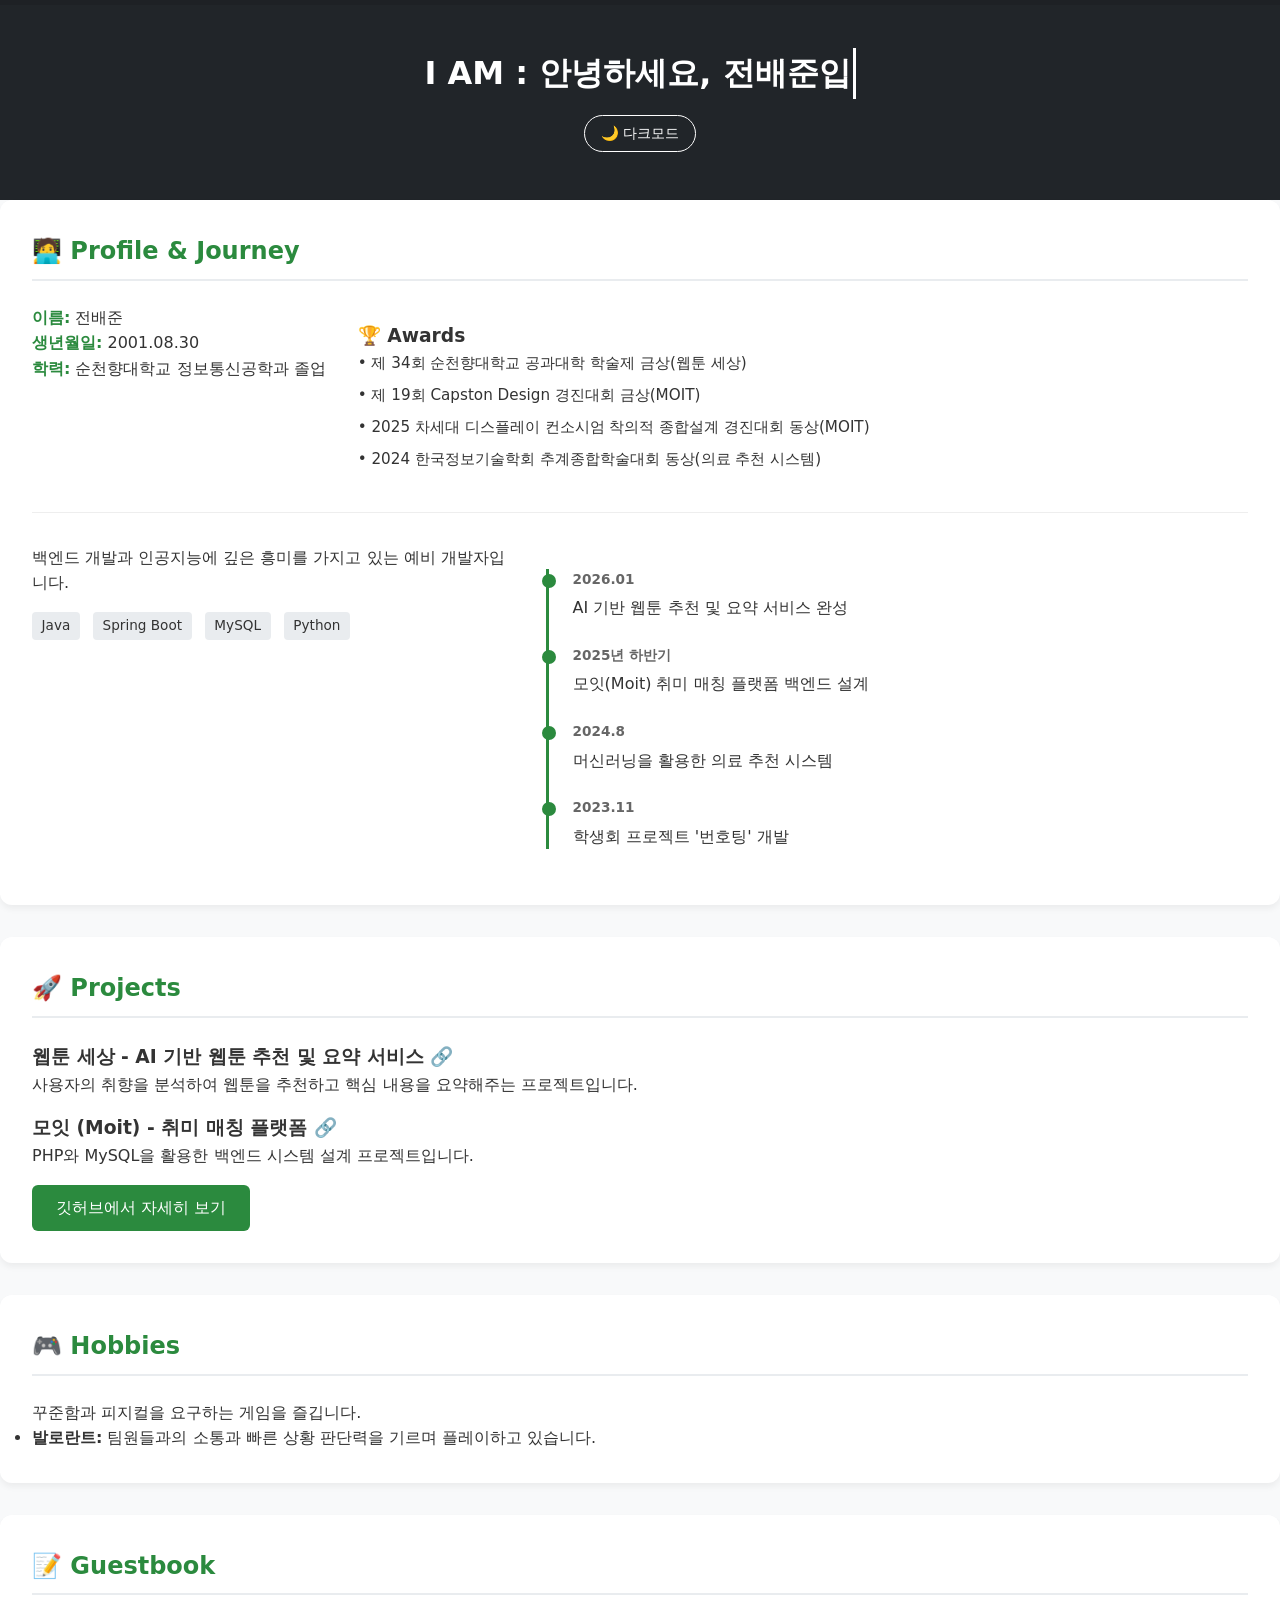
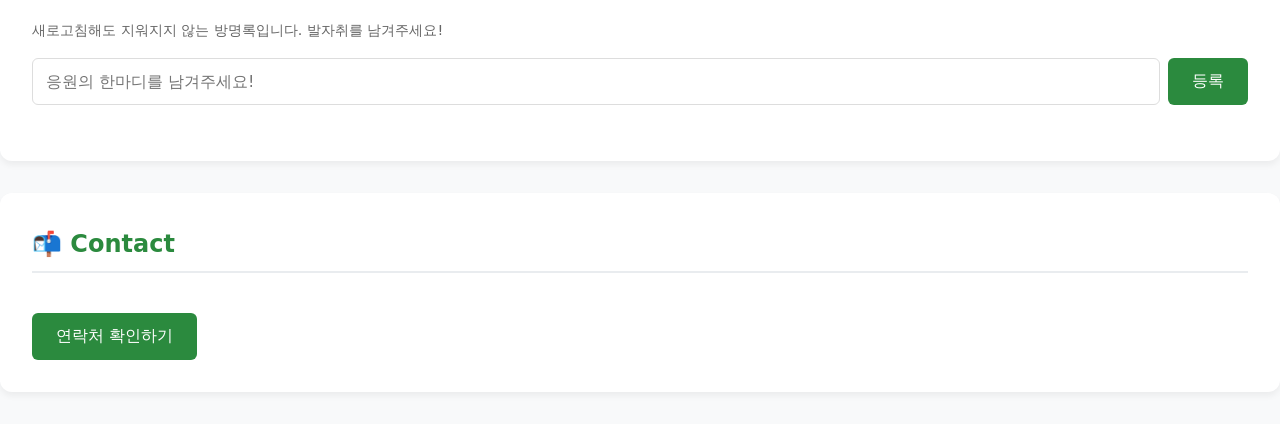
==== commit 5165ae71: "번호팅" ====
--- a/index.html
+++ b/index.html
@@ -59,7 +59,7 @@
                         <div class="timeline-item"><div class="timeline-date">2026.01</div><div>AI 기반 웹툰 추천 및 요약 서비스 완성</div></div>
                         <div class="timeline-item"><div class="timeline-date">2025년 하반기</div><div>모잇(Moit) 취미 매칭 플랫폼 백엔드 설계</div></div>
                         <div class="timeline-item"><div class="timeline-date">2024.8</div><div>머신러닝을 활용한 의료 추천 시스템</div></div>
-                        <div class="timeline-item"><div class="timeline-date">2023.11</div><div>학생회 프로젝트 '숫자팅' 개발</div></div>
+                        <div class="timeline-item"><div class="timeline-date">2023.11</div><div>학생회 프로젝트 '번호팅' 개발</div></div>
                     </div>
                 </div>
             </div>
